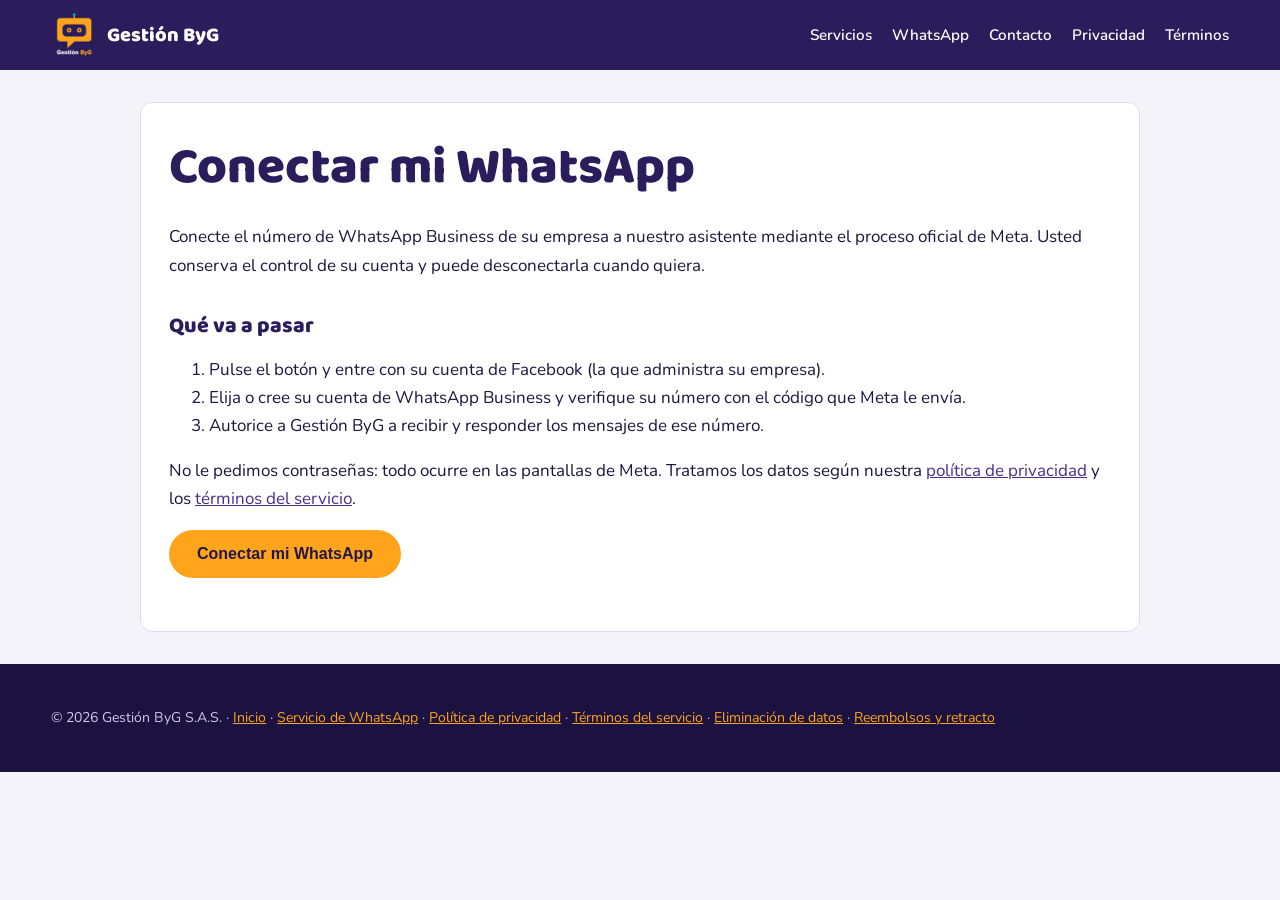
==== conectar.html @ 584b8c87 "Pagina conectar WhatsApp (Embedded Signup)" ====
<!doctype html>
<html lang="es">
<head>
<meta charset="utf-8">
<meta name="viewport" content="width=device-width, initial-scale=1">
<title>Conectar mi WhatsApp | Gestión ByG S.A.S.</title>
<meta name="description" content="Conecte el número de WhatsApp Business de su empresa al asistente de Gestión ByG S.A.S.">
<meta name="robots" content="noindex">
<link rel="icon" type="image/png" href="logo.png">
<link rel="preconnect" href="https://fonts.googleapis.com">
<link rel="preconnect" href="https://fonts.gstatic.com" crossorigin>
<link href="https://fonts.googleapis.com/css2?family=Baloo+2:wght@600;700;800&family=Nunito:wght@400;600;700;800&display=swap" rel="stylesheet">
<link rel="stylesheet" href="style.css">
</head>
<body>
<header><div class="wrap">
  <a class="marca" href="index.html"><img class="logo" src="logo.png" alt="Logo de Gestión ByG" width="46" height="46">Gestión ByG</a>
  <nav><a href="index.html#servicios">Servicios</a><a href="servicio-whatsapp.html">WhatsApp</a><a href="index.html#contacto">Contacto</a><a href="privacidad.html">Privacidad</a><a href="terminos.html">Términos</a></nav>
</div></header>

<main class="legal">
<h1 style="color:var(--ciruela)">Conectar mi WhatsApp</h1>
<p>Conecte el número de WhatsApp Business de su empresa a nuestro asistente mediante el proceso oficial de Meta. Usted conserva el control de su cuenta y puede desconectarla cuando quiera.</p>

<h2>Qué va a pasar</h2>
<ol>
<li>Pulse el botón y entre con su cuenta de Facebook (la que administra su empresa).</li>
<li>Elija o cree su cuenta de WhatsApp Business y verifique su número con el código que Meta le envía.</li>
<li>Autorice a Gestión ByG a recibir y responder los mensajes de ese número.</li>
</ol>
<p>No le pedimos contraseñas: todo ocurre en las pantallas de Meta. Tratamos los datos según nuestra <a href="privacidad.html">política de privacidad</a> y los <a href="terminos.html">términos del servicio</a>.</p>

<p><button id="conectar" class="btn btn-ambar" type="button">Conectar mi WhatsApp</button></p>
<p id="estado" role="status" aria-live="polite"></p>
</main>

<script>
// Identificador de la configuración de Embedded Signup creada en Meta el 15/10/2026 (plantilla con token de 60 días). No es secreto.
const CONFIG_ID = "979046721911724";
const APP_ID = "1092477863495618";
const API = "https://gestionbyg-webhook.jburgos.workers.dev/conectar/finalizar";
const estado = document.getElementById("estado");
let sesion = null, codigo = null;

window.fbAsyncInit = function () {
  FB.init({ appId: APP_ID, autoLogAppEvents: false, xfbml: false, version: "v25.0" });
};

// Meta avisa por mensaje qué cuenta y qué número eligió el cliente.
window.addEventListener("message", (e) => {
  if (e.origin !== "https://www.facebook.com" && e.origin !== "https://web.facebook.com") return;
  try {
    const d = JSON.parse(e.data);
    if (d.type === "WA_EMBEDDED_SIGNUP" && d.event === "FINISH") { sesion = d.data; terminar(); }
  } catch (_) {}
});

async function terminar() {
  if (!sesion || !codigo) return;
  estado.textContent = "Conectando…";
  try {
    const r = await fetch(API, { method: "POST", headers: { "Content-Type": "application/json" },
      body: JSON.stringify({ code: codigo, waba_id: sesion.waba_id, phone_number_id: sesion.phone_number_id }) });
    const j = await r.json();
    estado.textContent = j.ok ? "Listo. Recibimos su conexión; le avisaremos cuando el asistente esté activo." : (j.error || "No se pudo conectar.");
  } catch (_) { estado.textContent = "No se pudo conectar. Escríbanos a soporte@gestionbyg.com."; }
}

document.getElementById("conectar").addEventListener("click", () => {
  if (CONFIG_ID.startsWith("PENDIENTE")) { estado.textContent = "Este servicio estará disponible pronto."; return; }
  if (typeof FB === "undefined") { estado.textContent = "No se pudo cargar Facebook. Revise su conexión."; return; }
  sesion = null; codigo = null;
  FB.login((resp) => {
    if (resp.authResponse && resp.authResponse.code) { codigo = resp.authResponse.code; terminar(); }
    else estado.textContent = "No se completó la conexión.";
  }, { config_id: CONFIG_ID, response_type: "code", override_default_response_type: true,
       extras: { setup: {} } });
});
</script>
<script async defer crossorigin="anonymous" src="https://connect.facebook.net/es_LA/sdk.js"></script>

</main>

<footer><div class="wrap">
  <p>© 2026 Gestión ByG S.A.S. · <a href="index.html">Inicio</a> · <a href="servicio-whatsapp.html">Servicio de WhatsApp</a> · <a href="privacidad.html">Política de privacidad</a> · <a href="terminos.html">Términos del servicio</a> · <a href="eliminacion-datos.html">Eliminación de datos</a> · <a href="reembolso.html">Reembolsos y retracto</a></p>
</div></footer>
</body>
</html>
---- style.css ----
:root{
  --ciruela:#2B1D5C;--ciruela2:#44308A;--ambar:#FFA41B;--sobre-ambar:#231748;
  --turquesa:#0F9F90;--fondo:#F5F3FA;--borde:#DFD9EE;--texto:#1D163D;--blanco:#fff;
  --radio:12px;--sombra:0 10px 30px rgba(43,29,92,.12);
}
*{box-sizing:border-box}
html{scroll-behavior:smooth}
body{margin:0;font-family:"Nunito",system-ui,-apple-system,"Segoe UI",Arial,sans-serif;color:var(--texto);background:var(--fondo);line-height:1.65;font-size:17px}
h1,h2,h3{font-family:"Baloo 2","Nunito",system-ui,sans-serif;line-height:1.15;margin:0 0 .5em}
h1{font-size:clamp(2rem,5vw,3.2rem);font-weight:800}
h2{font-size:clamp(1.6rem,3.5vw,2.2rem);font-weight:800;color:var(--ciruela)}
h3{font-size:1.25rem;font-weight:700;color:var(--ciruela)}
a{color:var(--ciruela2)}
.wrap{max-width:1360px;margin:0 auto;padding:0 clamp(20px,4vw,56px)}

/* Cabecera */
header{background:var(--ciruela);position:sticky;top:0;z-index:20}
header .wrap{display:flex;align-items:center;justify-content:space-between;gap:16px;padding:12px clamp(20px,4vw,56px);flex-wrap:wrap}
.marca{display:flex;align-items:center;gap:10px;color:#fff;text-decoration:none;font-family:"Baloo 2",sans-serif;font-weight:800;font-size:1.25rem}
.logo{width:46px;height:46px;border-radius:8px;object-fit:contain;display:block}
nav a{color:#fff;text-decoration:none;margin-left:20px;font-weight:600;font-size:.95rem}
nav a:hover{color:var(--ambar)}

/* Botones */
.btn{display:inline-block;padding:13px 26px;border-radius:999px;font-weight:800;text-decoration:none;font-size:1rem;border:2px solid transparent;transition:transform .15s}
.btn:hover{transform:translateY(-2px)}
.btn-ambar{background:var(--ambar);color:var(--sobre-ambar)}
.btn-borde{border-color:#fff;color:#fff}

/* Hero */
.hero{background:linear-gradient(135deg,var(--ciruela) 0%,var(--ciruela2) 100%);color:#fff;padding:72px 0 84px}
.hero .wrap{display:grid;grid-template-columns:1.1fr .9fr;gap:40px;align-items:center}
.hero h1{color:#fff}
.hero h1 span{color:var(--ambar)}
.hero p{font-size:1.15rem;opacity:.95;max-width:620px}
.hero .acciones{display:flex;gap:12px;flex-wrap:wrap;margin-top:24px}
.aviso-mini{font-size:.82rem;opacity:.75;margin-top:18px}

/* Teléfono con chat */
.telefono{background:#14102b;border-radius:34px;padding:12px;max-width:310px;margin:0 auto;box-shadow:0 24px 60px rgba(0,0,0,.35)}
.pantalla{background:#ece5dd;border-radius:24px;overflow:hidden}
.chat-cab{background:#075e54;color:#fff;padding:12px 16px;font-weight:700;display:flex;gap:10px;align-items:center;font-size:.95rem}
.chat-cab .pt{width:34px;height:34px;border-radius:6px;object-fit:contain;display:block}
.chat{padding:14px;display:flex;flex-direction:column;gap:8px;min-height:330px}
.burbuja{color:#111b21;max-width:82%;padding:8px 12px;border-radius:10px;font-size:.88rem;line-height:1.4;box-shadow:0 1px 1px rgba(0,0,0,.12)}
.cliente{background:#fff;align-self:flex-start;border-top-left-radius:2px}
.robot{background:#d9fdd3;align-self:flex-end;border-top-right-radius:2px}
.etiqueta-demo{text-align:center;font-size:.75rem;color:#667;padding:6px 8px 12px;background:#ece5dd}

/* Secciones */
section{padding:64px 0}
.intro{max-width:800px;margin-bottom:32px}
.rejilla{display:grid;grid-template-columns:repeat(auto-fit,minmax(230px,1fr));gap:18px}
.tarjeta{background:var(--blanco);border:1px solid var(--borde);border-radius:var(--radio);padding:22px;box-shadow:var(--sombra)}
.tarjeta .icono{width:46px;height:46px;border-radius:12px;background:var(--fondo);display:grid;place-items:center;font-size:1.5rem;margin-bottom:12px}
.fondo-blanco{background:#fff}

/* Pasos */
.paso{display:flex;gap:16px;align-items:flex-start;margin-bottom:22px}
.num{flex:0 0 44px;height:44px;border-radius:50%;background:var(--ambar);color:var(--sobre-ambar);display:grid;place-items:center;font-family:"Baloo 2",sans-serif;font-weight:800;font-size:1.3rem}
.paso h3{margin:2px 0 4px}
.paso p{margin:0}

/* Casos */
.etq{display:inline-block;background:var(--ciruela);color:#fff;border-radius:999px;padding:3px 12px;font-size:.78rem;font-weight:700;margin-bottom:10px}

/* FAQ */
details{background:#fff;border:1px solid var(--borde);border-radius:var(--radio);padding:14px 18px;margin-bottom:10px}
summary{cursor:pointer;font-weight:800;color:var(--ciruela)}
details p{margin:10px 0 0}

/* Contacto */
.contacto{background:var(--ciruela);color:#fff}
.contacto h2{color:#fff}
.contacto a{color:var(--ambar)}
.datos{display:grid;grid-template-columns:repeat(auto-fit,minmax(250px,1fr));gap:24px}

/* Pie y botón flotante */
footer{background:#1b1240;color:#cfc8ea;padding:28px 0;font-size:.88rem}
footer a{color:var(--ambar)}
.wa-flotante{position:fixed;right:18px;bottom:18px;background:#25d366;color:#fff;text-decoration:none;font-weight:800;border-radius:999px;padding:12px 20px;box-shadow:0 8px 24px rgba(0,0,0,.3);z-index:30}

/* Páginas legales */
.legal{background:#fff;max-width:1000px;margin:32px auto;padding:36px 28px;border-radius:var(--radio);border:1px solid var(--borde)}
.legal h2{font-size:1.35rem;margin-top:1.6em}

@media(max-width:800px){
  .hero .wrap{grid-template-columns:1fr}
  .hero{padding:48px 0 56px}
  nav a{margin-left:14px}
  section{padding:44px 0}
}
@media(prefers-reduced-motion:reduce){*{transition:none!important;scroll-behavior:auto!important}}

/* Formulario de contacto */
.form-contacto{display:grid;gap:12px;max-width:620px;margin-top:12px}
.form-contacto label{display:grid;gap:4px;font-weight:700}
.form-contacto input,.form-contacto textarea{font:inherit;padding:10px 12px;border-radius:8px;border:1px solid var(--borde);color:var(--texto)}
.form-contacto .casilla{display:flex;gap:10px;align-items:flex-start;font-weight:600}
.form-contacto .casilla input{margin-top:4px;width:18px;height:18px;flex:none}
.form-contacto button{justify-self:start;cursor:pointer}
#form-estado{min-height:1.2em;font-weight:700}
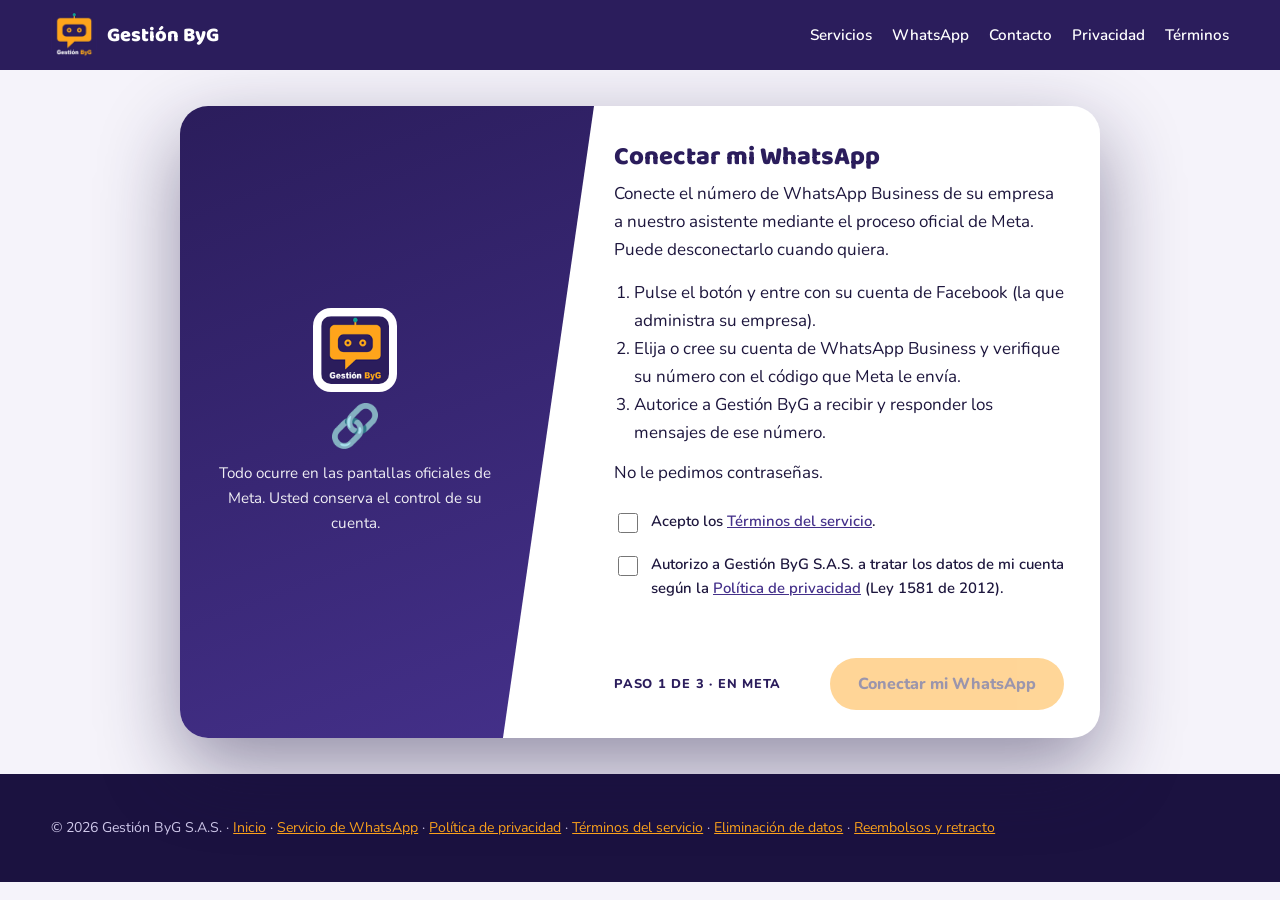
==== commit 48dfe29a: "Tarjeta por pasos para demo, consentimiento y conexión de WhatsApp Co-Authored-By: Claude Sonnet 5.5" ====
--- a/conectar.html
+++ b/conectar.html
@@ -18,20 +18,33 @@
   <nav><a href="index.html#servicios">Servicios</a><a href="servicio-whatsapp.html">WhatsApp</a><a href="index.html#contacto">Contacto</a><a href="privacidad.html">Privacidad</a><a href="terminos.html">Términos</a></nav>
 </div></header>
 
-<main class="legal">
-<h1 style="color:var(--ciruela)">Conectar mi WhatsApp</h1>
-<p>Conecte el número de WhatsApp Business de su empresa a nuestro asistente mediante el proceso oficial de Meta. Usted conserva el control de su cuenta y puede desconectarla cuando quiera.</p>
-
-<h2>Qué va a pasar</h2>
-<ol>
-<li>Pulse el botón y entre con su cuenta de Facebook (la que administra su empresa).</li>
-<li>Elija o cree su cuenta de WhatsApp Business y verifique su número con el código que Meta le envía.</li>
-<li>Autorice a Gestión ByG a recibir y responder los mensajes de ese número.</li>
-</ol>
-<p>No le pedimos contraseñas: todo ocurre en las pantallas de Meta. Tratamos los datos según nuestra <a href="privacidad.html">política de privacidad</a> y los <a href="terminos.html">términos del servicio</a>.</p>
-
-<p><button id="conectar" class="btn btn-ambar" type="button">Conectar mi WhatsApp</button></p>
-<p id="estado" role="status" aria-live="polite"></p>
+<main>
+<section class="tp tp-pagina" aria-labelledby="cx-titulo">
+  <div class="tp-lado">
+    <img src="logo.png" alt="Logo de Gestión ByG" width="84" height="84">
+    <div class="tp-ico" aria-hidden="true">🔗</div>
+    <p>Todo ocurre en las pantallas oficiales de Meta. Usted conserva el control de su cuenta.</p>
+  </div>
+  <div class="tp-cuerpo">
+    <h2 id="cx-titulo">Conectar mi WhatsApp</h2>
+    <p>Conecte el número de WhatsApp Business de su empresa a nuestro asistente mediante el proceso oficial de Meta. Puede desconectarlo cuando quiera.</p>
+    <ol class="tp-lista">
+      <li>Pulse el botón y entre con su cuenta de Facebook (la que administra su empresa).</li>
+      <li>Elija o cree su cuenta de WhatsApp Business y verifique su número con el código que Meta le envía.</li>
+      <li>Autorice a Gestión ByG a recibir y responder los mensajes de ese número.</li>
+    </ol>
+    <p>No le pedimos contraseñas.</p>
+    <label class="tp-casilla"><input type="checkbox" id="cx-terminos">
+      <span>Acepto los <a href="terminos.html" target="_blank" rel="noopener">Términos del servicio</a>.</span></label>
+    <label class="tp-casilla"><input type="checkbox" id="cx-privacidad">
+      <span>Autorizo a Gestión ByG S.A.S. a tratar los datos de mi cuenta según la <a href="privacidad.html" target="_blank" rel="noopener">Política de privacidad</a> (Ley 1581 de 2012).</span></label>
+    <p id="estado" class="tp-error" role="status" aria-live="polite"></p>
+    <div class="tp-pie">
+      <div class="tp-indicador">PASO 1 DE 3 · EN META</div>
+      <button id="conectar" class="btn btn-ambar" type="button" disabled>Conectar mi WhatsApp</button>
+    </div>
+  </div>
+</section>
 </main>
 
 <script>
@@ -66,7 +79,12 @@
   } catch (_) { estado.textContent = "No se pudo conectar. Escríbanos a soporte@gestionbyg.com."; }
 }
 
+const cT = document.getElementById("cx-terminos"), cP = document.getElementById("cx-privacidad"), bC = document.getElementById("conectar");
+function revisarCasillas() { bC.disabled = !(cT.checked && cP.checked); }
+cT.addEventListener("change", revisarCasillas); cP.addEventListener("change", revisarCasillas);
+
 document.getElementById("conectar").addEventListener("click", () => {
+  if (bC.disabled) return;
   if (CONFIG_ID.startsWith("PENDIENTE")) { estado.textContent = "Este servicio estará disponible pronto."; return; }
   if (typeof FB === "undefined") { estado.textContent = "No se pudo cargar Facebook. Revise su conexión."; return; }
   sesion = null; codigo = null;
@@ -79,8 +97,6 @@
 </script>
 <script async defer crossorigin="anonymous" src="https://connect.facebook.net/es_LA/sdk.js"></script>
 
-</main>
-
 <footer><div class="wrap">
   <p>© 2026 Gestión ByG S.A.S. · <a href="index.html">Inicio</a> · <a href="servicio-whatsapp.html">Servicio de WhatsApp</a> · <a href="privacidad.html">Política de privacidad</a> · <a href="terminos.html">Términos del servicio</a> · <a href="eliminacion-datos.html">Eliminación de datos</a> · <a href="reembolso.html">Reembolsos y retracto</a></p>
 </div></footer>
--- a/style.css
+++ b/style.css
@@ -100,3 +100,50 @@
 .form-contacto .casilla input{margin-top:4px;width:18px;height:18px;flex:none}
 .form-contacto button{justify-self:start;cursor:pointer}
 #form-estado{min-height:1.2em;font-weight:700}
+
+/* Tarjeta por pasos (demo, consentimiento, conexión) */
+dialog.tarjeta-pasos{border:0;padding:0;background:transparent;max-width:min(920px,94vw);width:100%;overflow:visible;color:var(--texto)}
+dialog.tarjeta-pasos::backdrop{background:rgba(27,18,64,.62);backdrop-filter:blur(4px)}
+.tp{display:grid;grid-template-columns:.9fr 1.1fr;background:#fff;border-radius:28px;overflow:hidden;box-shadow:0 30px 80px rgba(27,18,64,.45);position:relative}
+.tp-lado{background:linear-gradient(160deg,var(--ciruela) 0%,var(--ciruela2) 100%);color:#fff;padding:32px 28px;display:flex;flex-direction:column;justify-content:center;align-items:center;gap:14px;text-align:center;clip-path:polygon(0 0,100% 0,78% 100%,0 100%);padding-right:22%}
+.tp-lado img{width:84px;height:84px;border-radius:18px;background:#fff;padding:8px;object-fit:contain}
+.tp-lado .tp-ico{font-size:2.6rem;line-height:1}
+.tp-lado p{margin:0;font-size:.95rem;opacity:.92}
+.tp-cuerpo{padding:36px 36px 28px 20px;display:flex;flex-direction:column;min-height:420px}
+.tp-cuerpo h2{font-size:1.6rem;margin-bottom:.35em}
+.tp-cuerpo>p{margin:0 0 14px}
+.tp-paso{display:none;flex:1;flex-direction:column}
+.tp-paso.activo{display:flex}
+.tp-campos{display:grid;gap:10px}
+.tp-campos label{display:grid;gap:4px;font-weight:700;font-size:.95rem}
+.tp-campos input,.tp-campos textarea{font:inherit;padding:10px 12px;border-radius:10px;border:1px solid var(--borde);color:var(--texto);width:100%}
+.tp-campos input:focus,.tp-campos textarea:focus{outline:2px solid var(--ambar);border-color:var(--ambar)}
+.tp-casilla{display:flex;gap:10px;align-items:flex-start;font-weight:600;font-size:.93rem;margin:8px 0}
+.tp-casilla input{margin-top:4px;width:20px;height:20px;flex:none;accent-color:var(--ciruela2)}
+.tp-pie{display:flex;justify-content:space-between;align-items:center;gap:12px;margin-top:auto;padding-top:18px}
+.tp-indicador{font-size:.8rem;font-weight:800;letter-spacing:.06em;color:var(--ciruela)}
+.tp-barra{display:flex;gap:6px;margin-top:6px}
+.tp-barra i{width:26px;height:5px;border-radius:3px;background:var(--borde)}
+.tp-barra i.on{background:var(--ambar)}
+.tp-acciones{display:flex;gap:10px;align-items:center}
+.tp-atras{background:none;border:0;color:var(--ciruela2);font:inherit;font-weight:800;cursor:pointer;padding:10px 6px}
+.tp .btn{cursor:pointer;font-family:inherit}
+.tp .btn:disabled{opacity:.45;cursor:not-allowed;transform:none}
+.tp-cerrar{position:absolute;top:10px;right:14px;background:none;border:0;font-size:1.7rem;line-height:1;color:var(--ciruela);cursor:pointer;z-index:2}
+.tp-error{color:#b3261e;font-weight:700;min-height:1.2em;margin:6px 0 0;font-size:.9rem}
+.tp-ok{font-size:1.1rem}
+.tp-ok strong{color:var(--ciruela)}
+/* Versión en página (conectar): la misma tarjeta sin ventana */
+.tp-pagina{max-width:920px;margin:36px auto}
+.tp-pagina .tp-paso{display:flex}
+.tp-lista{margin:0 0 12px;padding-left:20px}
+@media(max-width:760px){
+  .tp{grid-template-columns:1fr;border-radius:22px}
+  .tp-lado{clip-path:none;padding:20px;padding-right:20px;flex-direction:row;text-align:left}
+  .tp-lado img{width:52px;height:52px}
+  .tp-cuerpo{padding:22px 20px;min-height:0}
+}
+dialog.tarjeta-pasos .tp{max-height:94vh}
+dialog.tarjeta-pasos .tp-cuerpo{overflow-y:auto}
+section.tp-pagina{padding:0;width:min(920px,calc(100% - 40px));margin:36px auto}
+section.tp-pagina .tp-lado{min-height:100%}
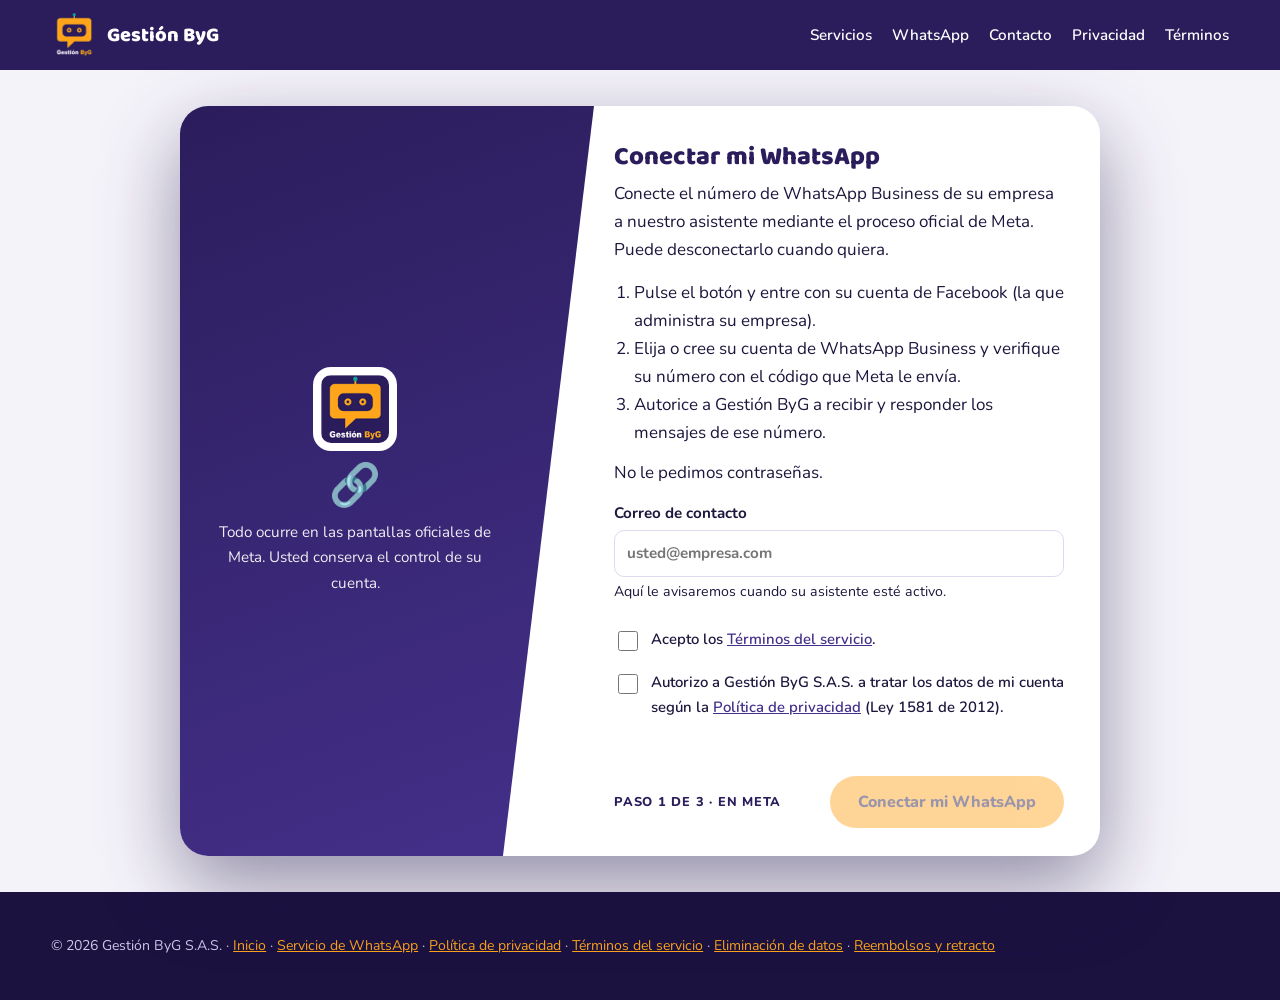
==== commit b365ed03: "Conectar: campo de correo de contacto" ====
--- a/conectar.html
+++ b/conectar.html
@@ -10,7 +10,7 @@
 <link rel="preconnect" href="https://fonts.googleapis.com">
 <link rel="preconnect" href="https://fonts.gstatic.com" crossorigin>
 <link href="https://fonts.googleapis.com/css2?family=Baloo+2:wght@600;700;800&family=Nunito:wght@400;600;700;800&display=swap" rel="stylesheet">
-<link rel="stylesheet" href="style.css">
+<link rel="stylesheet" href="style.css?v=2">
 </head>
 <body>
 <header><div class="wrap">
@@ -34,6 +34,11 @@
       <li>Autorice a Gestión ByG a recibir y responder los mensajes de ese número.</li>
     </ol>
     <p>No le pedimos contraseñas.</p>
+    <div class="tp-campos">
+      <label>Correo de contacto
+        <input type="email" id="cx-correo" autocomplete="email" maxlength="160" placeholder="usted@empresa.com" aria-describedby="cx-correo-ayuda"></label>
+    </div>
+    <p id="cx-correo-ayuda"><small>Aquí le avisaremos cuando su asistente esté activo.</small></p>
     <label class="tp-casilla"><input type="checkbox" id="cx-terminos">
       <span>Acepto los <a href="terminos.html" target="_blank" rel="noopener">Términos del servicio</a>.</span></label>
     <label class="tp-casilla"><input type="checkbox" id="cx-privacidad">
@@ -73,15 +78,16 @@
   estado.textContent = "Conectando…";
   try {
     const r = await fetch(API, { method: "POST", headers: { "Content-Type": "application/json" },
-      body: JSON.stringify({ code: codigo, waba_id: sesion.waba_id, phone_number_id: sesion.phone_number_id }) });
+      body: JSON.stringify({ code: codigo, waba_id: sesion.waba_id, phone_number_id: sesion.phone_number_id, correo: cCo.value.trim() }) });
     const j = await r.json();
     estado.textContent = j.ok ? "Listo. Recibimos su conexión; le avisaremos cuando el asistente esté activo." : (j.error || "No se pudo conectar.");
   } catch (_) { estado.textContent = "No se pudo conectar. Escríbanos a soporte@gestionbyg.com."; }
 }
 
-const cT = document.getElementById("cx-terminos"), cP = document.getElementById("cx-privacidad"), bC = document.getElementById("conectar");
-function revisarCasillas() { bC.disabled = !(cT.checked && cP.checked); }
-cT.addEventListener("change", revisarCasillas); cP.addEventListener("change", revisarCasillas);
+const cT = document.getElementById("cx-terminos"), cP = document.getElementById("cx-privacidad"), cCo = document.getElementById("cx-correo"), bC = document.getElementById("conectar");
+const correoOk = () => /^[^\s@]+@[^\s@]+\.[^\s@]+$/.test(cCo.value.trim());
+function revisarCasillas() { bC.disabled = !(cT.checked && cP.checked && correoOk()); }
+cT.addEventListener("change", revisarCasillas); cP.addEventListener("change", revisarCasillas); cCo.addEventListener("input", revisarCasillas);
 
 document.getElementById("conectar").addEventListener("click", () => {
   if (bC.disabled) return;
